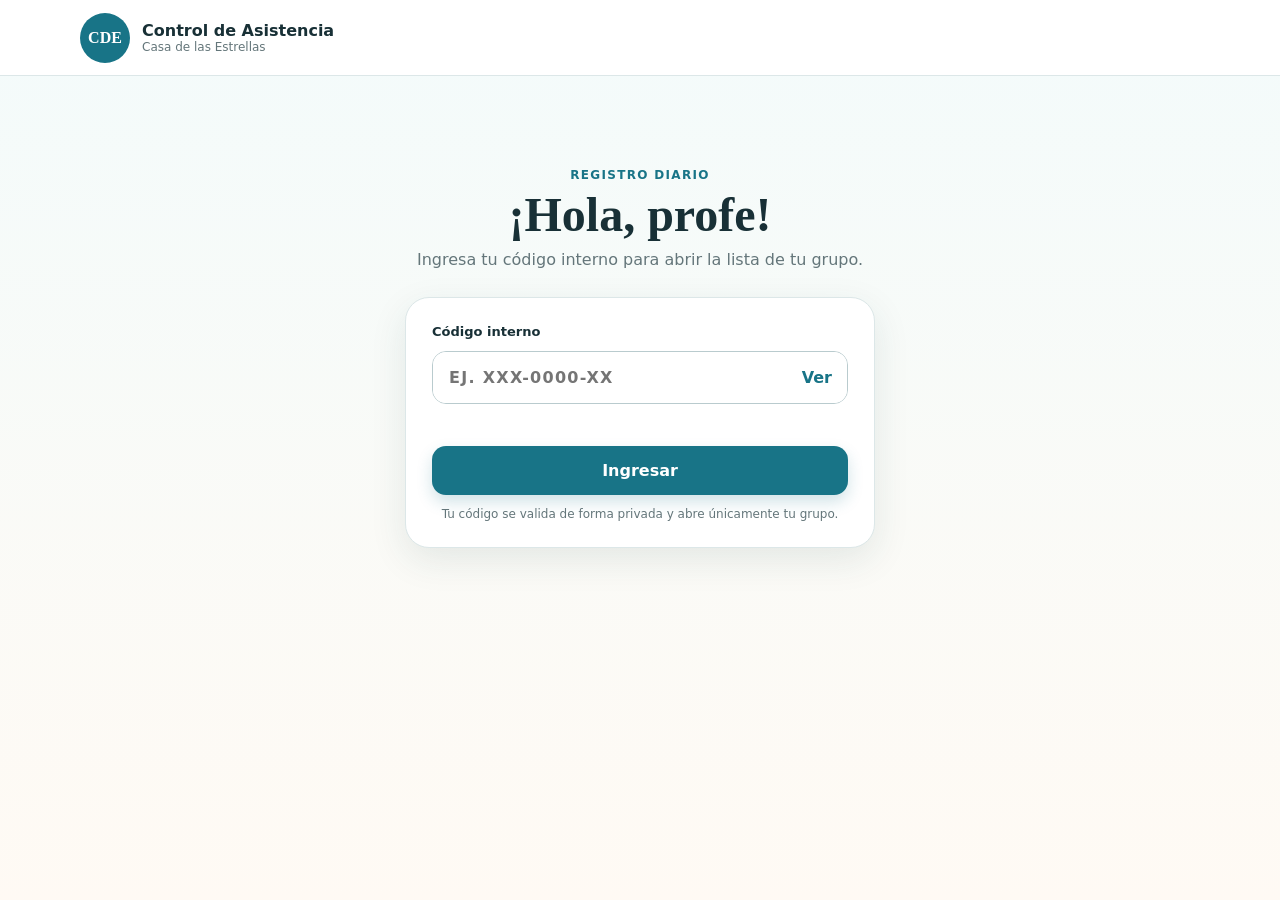
==== index.html @ 28d297b8 "Add files via upload Version 1" ====
<!doctype html>
<html lang="es">
<head>
  <meta charset="utf-8" />
  <meta name="viewport" content="width=device-width,initial-scale=1,viewport-fit=cover" />
  <meta name="theme-color" content="#187487" />
  <title>Control de Asistencia CDE</title>
  <link rel="stylesheet" href="styles.css" />
  <link rel="stylesheet" href="late.css" />
</head>
<body>
  <header class="site-header"><a class="brand" href="./"><span class="logo">CDE</span><span><b>Control de Asistencia</b><small>Casa de las Estrellas</small></span></a><button id="logout" class="text-button hidden">Cerrar sesión</button></header>
  <main>
    <section id="login-view" class="view login-view">
      <div class="welcome"><span class="eyebrow">Registro diario</span><h1>¡Hola, profe!</h1><p>Ingresa tu código interno para abrir la lista de tu grupo.</p></div>
      <form id="login-form" class="card login-card"><label for="access-code">Código interno</label><div class="code-field"><input id="access-code" type="password" autocomplete="current-password" autocapitalize="characters" placeholder="Ej. XXX-0000-XX" required /><button id="toggle-code" type="button">Ver</button></div><p id="login-error" class="error" role="alert"></p><button id="login-button" class="primary" type="submit">Ingresar</button><p class="privacy">Tu código se valida de forma privada y abre únicamente tu grupo.</p></form>
    </section>
    <section id="attendance-view" class="view hidden">
      <div class="attendance-head"><div><span class="eyebrow">Asistencia diaria</span><h1 id="group-name"></h1><p id="teacher-name"></p></div><label class="date-box">Fecha<input id="attendance-date" type="date" required /></label></div>
      <div class="academic-strip"><span id="school-year">Periodo pendiente</span><b id="block-week">Selecciona una fecha</b><span id="calendar-note"></span></div>
      <div id="code-warning" class="code-warning hidden" role="status"></div>
      <section class="progress-card"><div><b id="progress-text">0 de 0 estudiantes registrados</b><span id="progress-percent">0%</span></div><div class="progress-track"><i id="progress-bar"></i></div><div class="summary"><span class="present">Presentes <b id="present-count">0</b></span><span class="late">Tardías <b id="late-count">0</b></span><span class="absent">Ausentes <b id="absent-count">0</b></span><button id="mark-all" type="button">Marcar todos presentes</button></div></section>
      <form id="attendance-form"><div id="student-list" class="student-list"></div><div id="form-error" class="error form-error" role="alert"></div><div class="sticky-submit"><div><b id="submit-summary">Completa la lista</b><small>Revisa antes de enviar</small></div><button id="submit-attendance" class="primary" type="submit" disabled>Enviar asistencia</button></div></form>
    </section>
    <section id="success-view" class="view success-view hidden"><div class="success-icon">✓</div><span class="eyebrow">Registro completado</span><h1>Asistencia registrada correctamente.</h1><div id="success-details" class="card receipt"></div><p id="notification-status" class="notification"></p><button id="back-home" class="primary">Volver al inicio</button></section>
  </main>
  <dialog id="update-dialog"><form method="dialog"><h2>Asistencia ya registrada</h2><p>Ya existe una asistencia para este grupo en esta fecha. ¿Deseas actualizarla?</p><div><button value="cancel" class="secondary">No, conservar</button><button value="confirm" class="primary">Sí, actualizar</button></div></form></dialog>
  <script src="config.js"></script><script src="app.js"></script>
</body>
</html>
---- styles.css ----
:root{--teal:#187487;--dark:#0f5362;--ink:#183036;--muted:#64767a;--line:#dce7e8;--coral:#d96655;--green:#2f826a;--white:#fff;--shadow:0 12px 36px rgba(26,65,72,.1)}*{box-sizing:border-box}body{margin:0;background:linear-gradient(180deg,#f3fbfb,#fffaf4);color:var(--ink);font-family:Inter,ui-rounded,"Avenir Next",system-ui,sans-serif;min-height:100vh}button,input,select{font:inherit}.hidden{display:none!important}.site-header{height:76px;padding:10px max(20px,calc((100vw - 1120px)/2));display:flex;align-items:center;justify-content:space-between;background:#fffffff0;border-bottom:1px solid var(--line);position:sticky;top:0;z-index:20;backdrop-filter:blur(12px)}.brand{display:flex;align-items:center;gap:12px;color:inherit;text-decoration:none}.brand>span:last-child{display:grid}.brand small{color:var(--muted);font-size:12px}.logo{width:50px;height:50px;border-radius:50%;display:grid;place-items:center;background:var(--teal);color:#fff;font-family:Georgia,serif;font-weight:900}.text-button{border:0;background:none;color:var(--dark);font-weight:800;cursor:pointer}main{width:min(1120px,100%);margin:auto;padding:38px 24px 120px}.view{animation:enter .25s ease}.login-view{max-width:470px;margin:6vh auto;display:grid;gap:28px}.welcome{text-align:center}.eyebrow{display:block;color:var(--teal);font-weight:900;font-size:12px;letter-spacing:.11em;text-transform:uppercase;margin-bottom:8px}h1,h2,p{margin:0}.welcome h1,.attendance-head h1,.success-view h1{font-family:Georgia,serif;font-size:clamp(32px,6vw,48px);line-height:1.05}.welcome p,.attendance-head p{color:var(--muted);margin-top:10px}.card{background:#fff;border:1px solid var(--line);border-radius:24px;box-shadow:var(--shadow)}.login-card{padding:26px;display:grid;gap:12px}.login-card>label,.date-box{font-size:13px;font-weight:800}.code-field{display:flex;border:1px solid #b9cbce;border-radius:14px;overflow:hidden;background:#fff}.code-field:focus-within{outline:3px solid #18748726;border-color:var(--teal)}.code-field input{min-width:0;flex:1;border:0;padding:16px;outline:0;text-transform:uppercase;font-weight:700;letter-spacing:.08em}.code-field button{border:0;background:#fff;color:var(--teal);padding:0 15px;font-weight:800;cursor:pointer}.primary,.secondary{border:0;border-radius:14px;padding:15px 20px;font-weight:800;cursor:pointer}.primary{background:var(--teal);color:#fff;box-shadow:0 7px 16px #18748733}.primary:hover{background:var(--dark)}.primary:disabled{background:#a8babb;box-shadow:none;cursor:not-allowed}.secondary{background:#eef4f4;color:var(--ink)}.privacy{text-align:center;color:var(--muted);font-size:12px}.error{min-height:18px;color:#ac3c30;font-size:13px;font-weight:700}.attendance-head{display:flex;justify-content:space-between;align-items:end;gap:24px}.date-box{display:grid;gap:6px;color:var(--muted)}.date-box input{border:1px solid #b9cbce;border-radius:12px;padding:12px;background:white}.academic-strip{margin:22px 0;display:flex;gap:10px;align-items:center;flex-wrap:wrap;color:var(--muted);font-size:13px}.academic-strip>*{background:#ffffffbf;border:1px solid var(--line);border-radius:100px;padding:7px 11px}.academic-strip b{color:var(--dark)}.progress-card{background:#fff;padding:20px;border:1px solid var(--line);border-radius:20px;box-shadow:var(--shadow);margin-bottom:18px}.progress-card>div:first-child{display:flex;justify-content:space-between}.progress-card>div:first-child span{color:var(--teal);font-weight:800}.progress-track{height:9px;background:#edf2f2;border-radius:9px;overflow:hidden;margin:12px 0 16px}.progress-track i{display:block;width:0;height:100%;background:linear-gradient(90deg,#61b6b3,var(--teal));transition:width .2s}.summary{display:flex;gap:12px;align-items:center;flex-wrap:wrap}.summary span{padding:8px 11px;border-radius:10px;font-size:13px}.present{background:#e3f3ed;color:#216652}.absent{background:#fdeae5;color:#9f4437}.summary button{margin-left:auto;border:0;background:none;color:var(--teal);font-weight:800;cursor:pointer}.student-list{display:grid;gap:12px}.student-card{background:#fff;border:1px solid var(--line);border-radius:18px;padding:17px 18px;display:grid;grid-template-columns:minmax(220px,1fr) 280px minmax(210px,1fr);gap:16px;align-items:center}.student-card.is-absent{border-color:#e8b6ad;background:#fffdfc}.student-info b{display:block}.student-info small{color:var(--muted)}.attendance-choice{display:grid;grid-template-columns:1fr 1fr;background:#eef3f3;border-radius:12px;padding:4px;gap:4px}.attendance-choice label{cursor:pointer;text-align:center;padding:10px;border-radius:9px;font-size:13px;font-weight:800}.attendance-choice input{position:absolute;opacity:0}.attendance-choice label:has(input:checked){background:white;color:var(--dark);box-shadow:0 2px 7px #00000014}.absence-fields{display:grid;gap:7px}.absence-fields select,.absence-fields input{width:100%;border:1px solid #c7d5d7;border-radius:10px;padding:10px;background:#fff}.form-error{margin:16px 0}.sticky-submit{position:fixed;z-index:15;bottom:0;left:0;right:0;background:#fffffff2;border-top:1px solid var(--line);padding:14px max(22px,calc((100vw - 1120px)/2));display:flex;justify-content:space-between;align-items:center;gap:16px;backdrop-filter:blur(12px)}.sticky-submit div{display:grid}.sticky-submit small{color:var(--muted)}.success-view{max-width:560px;margin:5vh auto;text-align:center;display:grid;gap:17px;justify-items:center}.success-icon{width:72px;height:72px;border-radius:50%;background:#dff3eb;color:var(--green);display:grid;place-items:center;font-size:38px;font-weight:900}.receipt{padding:22px;width:100%;text-align:left;display:grid;gap:12px}.receipt-row{display:flex;justify-content:space-between;gap:20px;border-bottom:1px solid var(--line);padding-bottom:10px}.notification{color:var(--green);font-weight:700;font-size:13px}dialog{border:0;border-radius:22px;max-width:440px;padding:0;box-shadow:0 24px 80px #0004}dialog::backdrop{background:#0c242866}dialog form{padding:26px;display:grid;gap:15px}dialog p{color:var(--muted)}dialog form>div{display:flex;gap:10px;justify-content:flex-end}@keyframes enter{from{opacity:0;transform:translateY(6px)}}@media(max-width:760px){.site-header{height:66px;padding:8px 16px}.logo{width:44px;height:44px}main{padding:26px 14px 130px}.attendance-head{align-items:stretch;display:grid}.date-box input{width:100%}.student-card{grid-template-columns:1fr;padding:16px}.summary button{width:100%;margin:2px 0 0;text-align:left;padding:8px 0}.sticky-submit{padding:12px 14px}.sticky-submit div{display:none}.sticky-submit .primary{width:100%}.success-view{margin:2vh auto}.welcome h1,.attendance-head h1,.success-view h1{font-size:36px}}
---- late.css ----
.late{background:#fff1c8;color:#795c10}
.attendance-choice{grid-template-columns:repeat(3,1fr)}
.code-warning{margin:-10px 0 18px;padding:13px 15px;border:1px solid #e7c76d;border-radius:13px;background:#fff6cf;color:#735a12;font-size:13px;font-weight:700}
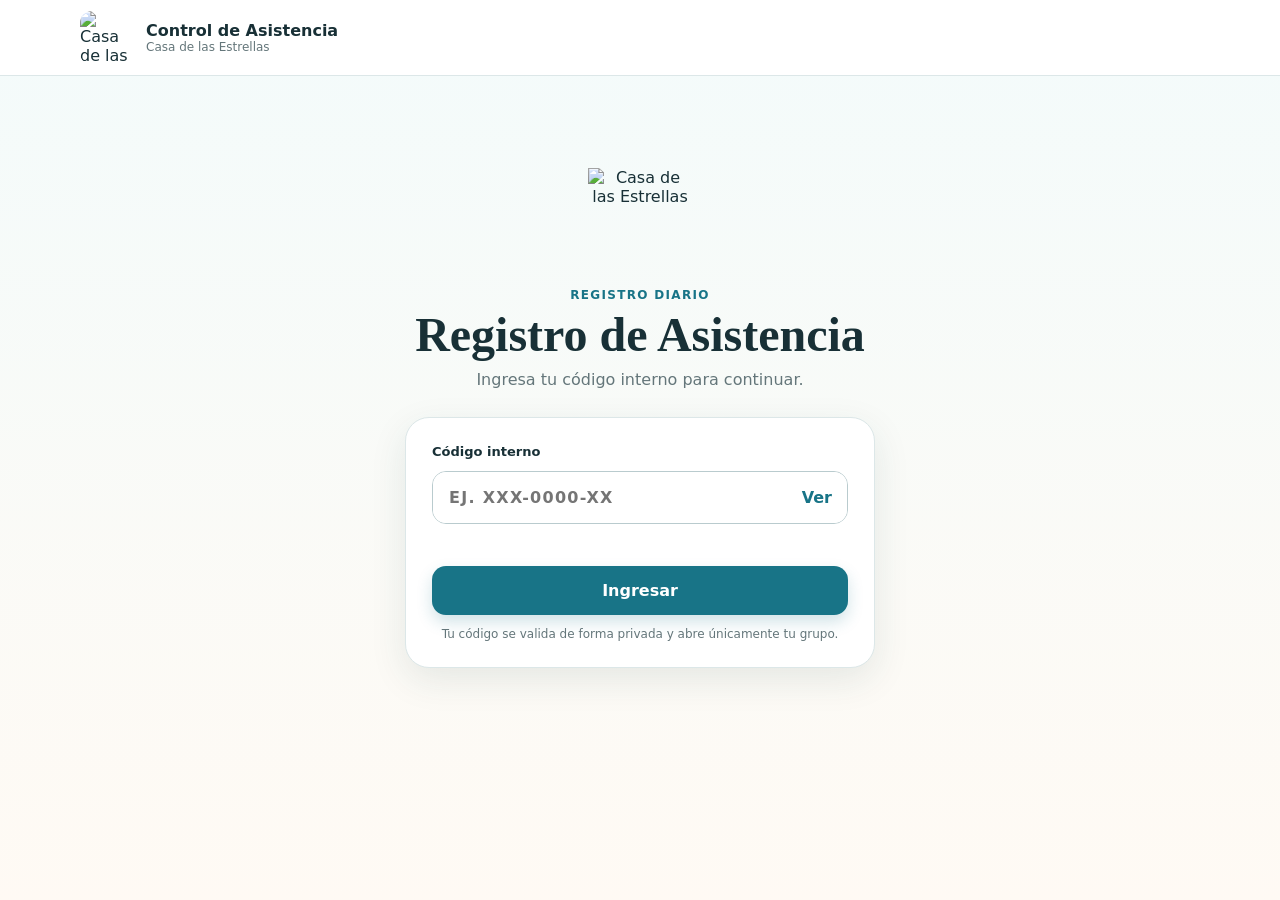
==== commit 1c8adeaf: "Add files via upload Version 2" ====
--- a/index.html
+++ b/index.html
@@ -9,18 +9,38 @@
   <link rel="stylesheet" href="late.css" />
 </head>
 <body>
-  <header class="site-header"><a class="brand" href="./"><span class="logo">CDE</span><span><b>Control de Asistencia</b><small>Casa de las Estrellas</small></span></a><button id="logout" class="text-button hidden">Cerrar sesión</button></header>
+  <header class="site-header"><a class="brand" href="./"><img class="logo" src="logo-cde.png" alt="Casa de las Estrellas" /><span><b>Control de Asistencia</b><small>Casa de las Estrellas</small></span></a><button id="logout" class="text-button hidden">Cerrar sesión</button></header>
   <main>
     <section id="login-view" class="view login-view">
-      <div class="welcome"><span class="eyebrow">Registro diario</span><h1>¡Hola, profe!</h1><p>Ingresa tu código interno para abrir la lista de tu grupo.</p></div>
+      <div class="welcome"><img class="welcome-logo" src="logo-cde.png" alt="Casa de las Estrellas" /><span class="eyebrow">Registro diario</span><h1>Registro de Asistencia</h1><p>Ingresa tu código interno para continuar.</p></div>
       <form id="login-form" class="card login-card"><label for="access-code">Código interno</label><div class="code-field"><input id="access-code" type="password" autocomplete="current-password" autocapitalize="characters" placeholder="Ej. XXX-0000-XX" required /><button id="toggle-code" type="button">Ver</button></div><p id="login-error" class="error" role="alert"></p><button id="login-button" class="primary" type="submit">Ingresar</button><p class="privacy">Tu código se valida de forma privada y abre únicamente tu grupo.</p></form>
     </section>
     <section id="attendance-view" class="view hidden">
       <div class="attendance-head"><div><span class="eyebrow">Asistencia diaria</span><h1 id="group-name"></h1><p id="teacher-name"></p></div><label class="date-box">Fecha<input id="attendance-date" type="date" required /></label></div>
+      <section id="admin-tools" class="admin-tools hidden">
+        <label>Grado para registrar<select id="group-select"></select></label>
+        <details>
+          <summary>Marcar presentes desde foto/lista</summary>
+          <p>Pega aquí el texto copiado de la foto de la lista. La app marcará presentes los nombres que encuentre.</p>
+          <textarea id="photo-list-text" rows="5" placeholder="Pega aquí nombres o lista tomada de la foto"></textarea>
+          <button id="apply-photo-list" class="secondary" type="button">Marcar presentes encontrados</button>
+          <small id="photo-list-result"></small>
+        </details>
+      </section>
       <div class="academic-strip"><span id="school-year">Periodo pendiente</span><b id="block-week">Selecciona una fecha</b><span id="calendar-note"></span></div>
       <div id="code-warning" class="code-warning hidden" role="status"></div>
       <section class="progress-card"><div><b id="progress-text">0 de 0 estudiantes registrados</b><span id="progress-percent">0%</span></div><div class="progress-track"><i id="progress-bar"></i></div><div class="summary"><span class="present">Presentes <b id="present-count">0</b></span><span class="late">Tardías <b id="late-count">0</b></span><span class="absent">Ausentes <b id="absent-count">0</b></span><button id="mark-all" type="button">Marcar todos presentes</button></div></section>
       <form id="attendance-form"><div id="student-list" class="student-list"></div><div id="form-error" class="error form-error" role="alert"></div><div class="sticky-submit"><div><b id="submit-summary">Completa la lista</b><small>Revisa antes de enviar</small></div><button id="submit-attendance" class="primary" type="submit" disabled>Enviar asistencia</button></div></form>
+    </section>
+    <section id="kitchen-view" class="view hidden">
+      <div class="attendance-head"><div><span class="eyebrow">Resumen para cocina</span><h1>Cocina CDE</h1><p id="kitchen-user-name"></p></div><label class="date-box">Fecha<input id="kitchen-date" type="date" required /></label></div>
+      <section class="admin-tools">
+        <label>Grado<select id="kitchen-group-select"></select></label>
+        <button id="load-kitchen-summary" class="primary" type="button">Ver resumen</button>
+        <p>Este acceso es solo lectura. Muestra totales para comida y alergias según la asistencia ya registrada.</p>
+      </section>
+      <div id="kitchen-error" class="error form-error" role="alert"></div>
+      <section id="kitchen-summary" class="card receipt"></section>
     </section>
     <section id="success-view" class="view success-view hidden"><div class="success-icon">✓</div><span class="eyebrow">Registro completado</span><h1>Asistencia registrada correctamente.</h1><div id="success-details" class="card receipt"></div><p id="notification-status" class="notification"></p><button id="back-home" class="primary">Volver al inicio</button></section>
   </main>
--- a/styles.css
+++ b/styles.css
@@ -1 +1 @@
-:root{--teal:#187487;--dark:#0f5362;--ink:#183036;--muted:#64767a;--line:#dce7e8;--coral:#d96655;--green:#2f826a;--white:#fff;--shadow:0 12px 36px rgba(26,65,72,.1)}*{box-sizing:border-box}body{margin:0;background:linear-gradient(180deg,#f3fbfb,#fffaf4);color:var(--ink);font-family:Inter,ui-rounded,"Avenir Next",system-ui,sans-serif;min-height:100vh}button,input,select{font:inherit}.hidden{display:none!important}.site-header{height:76px;padding:10px max(20px,calc((100vw - 1120px)/2));display:flex;align-items:center;justify-content:space-between;background:#fffffff0;border-bottom:1px solid var(--line);position:sticky;top:0;z-index:20;backdrop-filter:blur(12px)}.brand{display:flex;align-items:center;gap:12px;color:inherit;text-decoration:none}.brand>span:last-child{display:grid}.brand small{color:var(--muted);font-size:12px}.logo{width:50px;height:50px;border-radius:50%;display:grid;place-items:center;background:var(--teal);color:#fff;font-family:Georgia,serif;font-weight:900}.text-button{border:0;background:none;color:var(--dark);font-weight:800;cursor:pointer}main{width:min(1120px,100%);margin:auto;padding:38px 24px 120px}.view{animation:enter .25s ease}.login-view{max-width:470px;margin:6vh auto;display:grid;gap:28px}.welcome{text-align:center}.eyebrow{display:block;color:var(--teal);font-weight:900;font-size:12px;letter-spacing:.11em;text-transform:uppercase;margin-bottom:8px}h1,h2,p{margin:0}.welcome h1,.attendance-head h1,.success-view h1{font-family:Georgia,serif;font-size:clamp(32px,6vw,48px);line-height:1.05}.welcome p,.attendance-head p{color:var(--muted);margin-top:10px}.card{background:#fff;border:1px solid var(--line);border-radius:24px;box-shadow:var(--shadow)}.login-card{padding:26px;display:grid;gap:12px}.login-card>label,.date-box{font-size:13px;font-weight:800}.code-field{display:flex;border:1px solid #b9cbce;border-radius:14px;overflow:hidden;background:#fff}.code-field:focus-within{outline:3px solid #18748726;border-color:var(--teal)}.code-field input{min-width:0;flex:1;border:0;padding:16px;outline:0;text-transform:uppercase;font-weight:700;letter-spacing:.08em}.code-field button{border:0;background:#fff;color:var(--teal);padding:0 15px;font-weight:800;cursor:pointer}.primary,.secondary{border:0;border-radius:14px;padding:15px 20px;font-weight:800;cursor:pointer}.primary{background:var(--teal);color:#fff;box-shadow:0 7px 16px #18748733}.primary:hover{background:var(--dark)}.primary:disabled{background:#a8babb;box-shadow:none;cursor:not-allowed}.secondary{background:#eef4f4;color:var(--ink)}.privacy{text-align:center;color:var(--muted);font-size:12px}.error{min-height:18px;color:#ac3c30;font-size:13px;font-weight:700}.attendance-head{display:flex;justify-content:space-between;align-items:end;gap:24px}.date-box{display:grid;gap:6px;color:var(--muted)}.date-box input{border:1px solid #b9cbce;border-radius:12px;padding:12px;background:white}.academic-strip{margin:22px 0;display:flex;gap:10px;align-items:center;flex-wrap:wrap;color:var(--muted);font-size:13px}.academic-strip>*{background:#ffffffbf;border:1px solid var(--line);border-radius:100px;padding:7px 11px}.academic-strip b{color:var(--dark)}.progress-card{background:#fff;padding:20px;border:1px solid var(--line);border-radius:20px;box-shadow:var(--shadow);margin-bottom:18px}.progress-card>div:first-child{display:flex;justify-content:space-between}.progress-card>div:first-child span{color:var(--teal);font-weight:800}.progress-track{height:9px;background:#edf2f2;border-radius:9px;overflow:hidden;margin:12px 0 16px}.progress-track i{display:block;width:0;height:100%;background:linear-gradient(90deg,#61b6b3,var(--teal));transition:width .2s}.summary{display:flex;gap:12px;align-items:center;flex-wrap:wrap}.summary span{padding:8px 11px;border-radius:10px;font-size:13px}.present{background:#e3f3ed;color:#216652}.absent{background:#fdeae5;color:#9f4437}.summary button{margin-left:auto;border:0;background:none;color:var(--teal);font-weight:800;cursor:pointer}.student-list{display:grid;gap:12px}.student-card{background:#fff;border:1px solid var(--line);border-radius:18px;padding:17px 18px;display:grid;grid-template-columns:minmax(220px,1fr) 280px minmax(210px,1fr);gap:16px;align-items:center}.student-card.is-absent{border-color:#e8b6ad;background:#fffdfc}.student-info b{display:block}.student-info small{color:var(--muted)}.attendance-choice{display:grid;grid-template-columns:1fr 1fr;background:#eef3f3;border-radius:12px;padding:4px;gap:4px}.attendance-choice label{cursor:pointer;text-align:center;padding:10px;border-radius:9px;font-size:13px;font-weight:800}.attendance-choice input{position:absolute;opacity:0}.attendance-choice label:has(input:checked){background:white;color:var(--dark);box-shadow:0 2px 7px #00000014}.absence-fields{display:grid;gap:7px}.absence-fields select,.absence-fields input{width:100%;border:1px solid #c7d5d7;border-radius:10px;padding:10px;background:#fff}.form-error{margin:16px 0}.sticky-submit{position:fixed;z-index:15;bottom:0;left:0;right:0;background:#fffffff2;border-top:1px solid var(--line);padding:14px max(22px,calc((100vw - 1120px)/2));display:flex;justify-content:space-between;align-items:center;gap:16px;backdrop-filter:blur(12px)}.sticky-submit div{display:grid}.sticky-submit small{color:var(--muted)}.success-view{max-width:560px;margin:5vh auto;text-align:center;display:grid;gap:17px;justify-items:center}.success-icon{width:72px;height:72px;border-radius:50%;background:#dff3eb;color:var(--green);display:grid;place-items:center;font-size:38px;font-weight:900}.receipt{padding:22px;width:100%;text-align:left;display:grid;gap:12px}.receipt-row{display:flex;justify-content:space-between;gap:20px;border-bottom:1px solid var(--line);padding-bottom:10px}.notification{color:var(--green);font-weight:700;font-size:13px}dialog{border:0;border-radius:22px;max-width:440px;padding:0;box-shadow:0 24px 80px #0004}dialog::backdrop{background:#0c242866}dialog form{padding:26px;display:grid;gap:15px}dialog p{color:var(--muted)}dialog form>div{display:flex;gap:10px;justify-content:flex-end}@keyframes enter{from{opacity:0;transform:translateY(6px)}}@media(max-width:760px){.site-header{height:66px;padding:8px 16px}.logo{width:44px;height:44px}main{padding:26px 14px 130px}.attendance-head{align-items:stretch;display:grid}.date-box input{width:100%}.student-card{grid-template-columns:1fr;padding:16px}.summary button{width:100%;margin:2px 0 0;text-align:left;padding:8px 0}.sticky-submit{padding:12px 14px}.sticky-submit div{display:none}.sticky-submit .primary{width:100%}.success-view{margin:2vh auto}.welcome h1,.attendance-head h1,.success-view h1{font-size:36px}}
+:root{--teal:#187487;--dark:#0f5362;--ink:#183036;--muted:#64767a;--line:#dce7e8;--coral:#d96655;--green:#2f826a;--white:#fff;--shadow:0 12px 36px rgba(26,65,72,.1)}*{box-sizing:border-box}body{margin:0;background:linear-gradient(180deg,#f3fbfb,#fffaf4);color:var(--ink);font-family:Inter,ui-rounded,"Avenir Next",system-ui,sans-serif;min-height:100vh}button,input,select{font:inherit}.hidden{display:none!important}.site-header{height:76px;padding:10px max(20px,calc((100vw - 1120px)/2));display:flex;align-items:center;justify-content:space-between;background:#fffffff0;border-bottom:1px solid var(--line);position:sticky;top:0;z-index:20;backdrop-filter:blur(12px)}.brand{display:flex;align-items:center;gap:12px;color:inherit;text-decoration:none}.brand>span:last-child{display:grid}.brand small{color:var(--muted);font-size:12px}.logo{width:54px;height:54px;object-fit:contain;border-radius:12px;background:#fff}.text-button{border:0;background:none;color:var(--dark);font-weight:800;cursor:pointer}main{width:min(1120px,100%);margin:auto;padding:38px 24px 120px}.view{animation:enter .25s ease}.login-view{max-width:470px;margin:6vh auto;display:grid;gap:28px}.welcome{text-align:center}.welcome-logo{width:104px;height:104px;object-fit:contain;margin:0 auto 16px;display:block}.eyebrow{display:block;color:var(--teal);font-weight:900;font-size:12px;letter-spacing:.11em;text-transform:uppercase;margin-bottom:8px}h1,h2,p{margin:0}.welcome h1,.attendance-head h1,.success-view h1{font-family:Georgia,serif;font-size:clamp(32px,6vw,48px);line-height:1.05}.welcome p,.attendance-head p{color:var(--muted);margin-top:10px}.card{background:#fff;border:1px solid var(--line);border-radius:24px;box-shadow:var(--shadow)}.login-card{padding:26px;display:grid;gap:12px}.login-card>label,.date-box{font-size:13px;font-weight:800}.code-field{display:flex;border:1px solid #b9cbce;border-radius:14px;overflow:hidden;background:#fff}.code-field:focus-within{outline:3px solid #18748726;border-color:var(--teal)}.code-field input{min-width:0;flex:1;border:0;padding:16px;outline:0;text-transform:uppercase;font-weight:700;letter-spacing:.08em}.code-field button{border:0;background:#fff;color:var(--teal);padding:0 15px;font-weight:800;cursor:pointer}.primary,.secondary{border:0;border-radius:14px;padding:15px 20px;font-weight:800;cursor:pointer}.primary{background:var(--teal);color:#fff;box-shadow:0 7px 16px #18748733}.primary:hover{background:var(--dark)}.primary:disabled{background:#a8babb;box-shadow:none;cursor:not-allowed}.secondary{background:#eef4f4;color:var(--ink)}.privacy{text-align:center;color:var(--muted);font-size:12px}.error{min-height:18px;color:#ac3c30;font-size:13px;font-weight:700}.attendance-head{display:flex;justify-content:space-between;align-items:end;gap:24px}.date-box{display:grid;gap:6px;color:var(--muted)}.date-box input{border:1px solid #b9cbce;border-radius:12px;padding:12px;background:white}.academic-strip{margin:22px 0;display:flex;gap:10px;align-items:center;flex-wrap:wrap;color:var(--muted);font-size:13px}.academic-strip>*{background:#ffffffbf;border:1px solid var(--line);border-radius:100px;padding:7px 11px}.academic-strip b{color:var(--dark)}.progress-card{background:#fff;padding:20px;border:1px solid var(--line);border-radius:20px;box-shadow:var(--shadow);margin-bottom:18px}.progress-card>div:first-child{display:flex;justify-content:space-between}.progress-card>div:first-child span{color:var(--teal);font-weight:800}.progress-track{height:9px;background:#edf2f2;border-radius:9px;overflow:hidden;margin:12px 0 16px}.progress-track i{display:block;width:0;height:100%;background:linear-gradient(90deg,#61b6b3,var(--teal));transition:width .2s}.summary{display:flex;gap:12px;align-items:center;flex-wrap:wrap}.summary span{padding:8px 11px;border-radius:10px;font-size:13px}.present{background:#e3f3ed;color:#216652}.absent{background:#fdeae5;color:#9f4437}.summary button{margin-left:auto;border:0;background:none;color:var(--teal);font-weight:800;cursor:pointer}.student-list{display:grid;gap:12px}.student-card{background:#fff;border:1px solid var(--line);border-radius:18px;padding:17px 18px;display:grid;grid-template-columns:minmax(220px,1fr) 280px minmax(210px,1fr);gap:16px;align-items:center}.student-card.is-absent{border-color:#e8b6ad;background:#fffdfc}.student-info b{display:block}.student-info small{color:var(--muted)}.attendance-choice{display:grid;grid-template-columns:1fr 1fr;background:#eef3f3;border-radius:12px;padding:4px;gap:4px}.attendance-choice label{cursor:pointer;text-align:center;padding:10px;border-radius:9px;font-size:13px;font-weight:800}.attendance-choice input{position:absolute;opacity:0}.attendance-choice label:has(input:checked){background:white;color:var(--dark);box-shadow:0 2px 7px #00000014}.absence-fields{display:grid;gap:7px}.absence-fields select,.absence-fields input{width:100%;border:1px solid #c7d5d7;border-radius:10px;padding:10px;background:#fff}.form-error{margin:16px 0}.sticky-submit{position:fixed;z-index:15;bottom:0;left:0;right:0;background:#fffffff2;border-top:1px solid var(--line);padding:14px max(22px,calc((100vw - 1120px)/2));display:flex;justify-content:space-between;align-items:center;gap:16px;backdrop-filter:blur(12px)}.sticky-submit div{display:grid}.sticky-submit small{color:var(--muted)}.success-view{max-width:560px;margin:5vh auto;text-align:center;display:grid;gap:17px;justify-items:center}.success-icon{width:72px;height:72px;border-radius:50%;background:#dff3eb;color:var(--green);display:grid;place-items:center;font-size:38px;font-weight:900}.receipt{padding:22px;width:100%;text-align:left;display:grid;gap:12px}.receipt-row{display:flex;justify-content:space-between;gap:20px;border-bottom:1px solid var(--line);padding-bottom:10px}.notification{color:var(--green);font-weight:700;font-size:13px}dialog{border:0;border-radius:22px;max-width:440px;padding:0;box-shadow:0 24px 80px #0004}dialog::backdrop{background:#0c242866}dialog form{padding:26px;display:grid;gap:15px}dialog p{color:var(--muted)}dialog form>div{display:flex;gap:10px;justify-content:flex-end}@keyframes enter{from{opacity:0;transform:translateY(6px)}}@media(max-width:760px){.site-header{height:66px;padding:8px 16px}.logo{width:48px;height:48px}main{padding:26px 14px 130px}.attendance-head{align-items:stretch;display:grid}.date-box input{width:100%}.student-card{grid-template-columns:1fr;padding:16px}.summary button{width:100%;margin:2px 0 0;text-align:left;padding:8px 0}.sticky-submit{padding:12px 14px}.sticky-submit div{display:none}.sticky-submit .primary{width:100%}.success-view{margin:2vh auto}.welcome h1,.attendance-head h1,.success-view h1{font-size:36px}}
--- a/late.css
+++ b/late.css
@@ -1,3 +1,9 @@
 .late{background:#fff1c8;color:#795c10}
 .attendance-choice{grid-template-columns:repeat(3,1fr)}
 .code-warning{margin:-10px 0 18px;padding:13px 15px;border:1px solid #e7c76d;border-radius:13px;background:#fff6cf;color:#735a12;font-size:13px;font-weight:700}
+.admin-tools{margin:18px 0;padding:16px;border:1px solid #dce7e8;border-radius:18px;background:#fff;box-shadow:0 12px 36px rgba(26,65,72,.08);display:grid;gap:14px}
+.admin-tools label{display:grid;gap:6px;font-size:13px;font-weight:800;color:#64767a}
+.admin-tools select,.admin-tools textarea{width:100%;border:1px solid #b9cbce;border-radius:12px;padding:12px;background:#fff;color:#183036}
+.admin-tools summary{cursor:pointer;font-weight:900;color:#187487}
+.admin-tools p,.admin-tools small{display:block;margin:8px 0;color:#64767a;font-size:13px}
+.admin-tools textarea{resize:vertical;margin:8px 0}
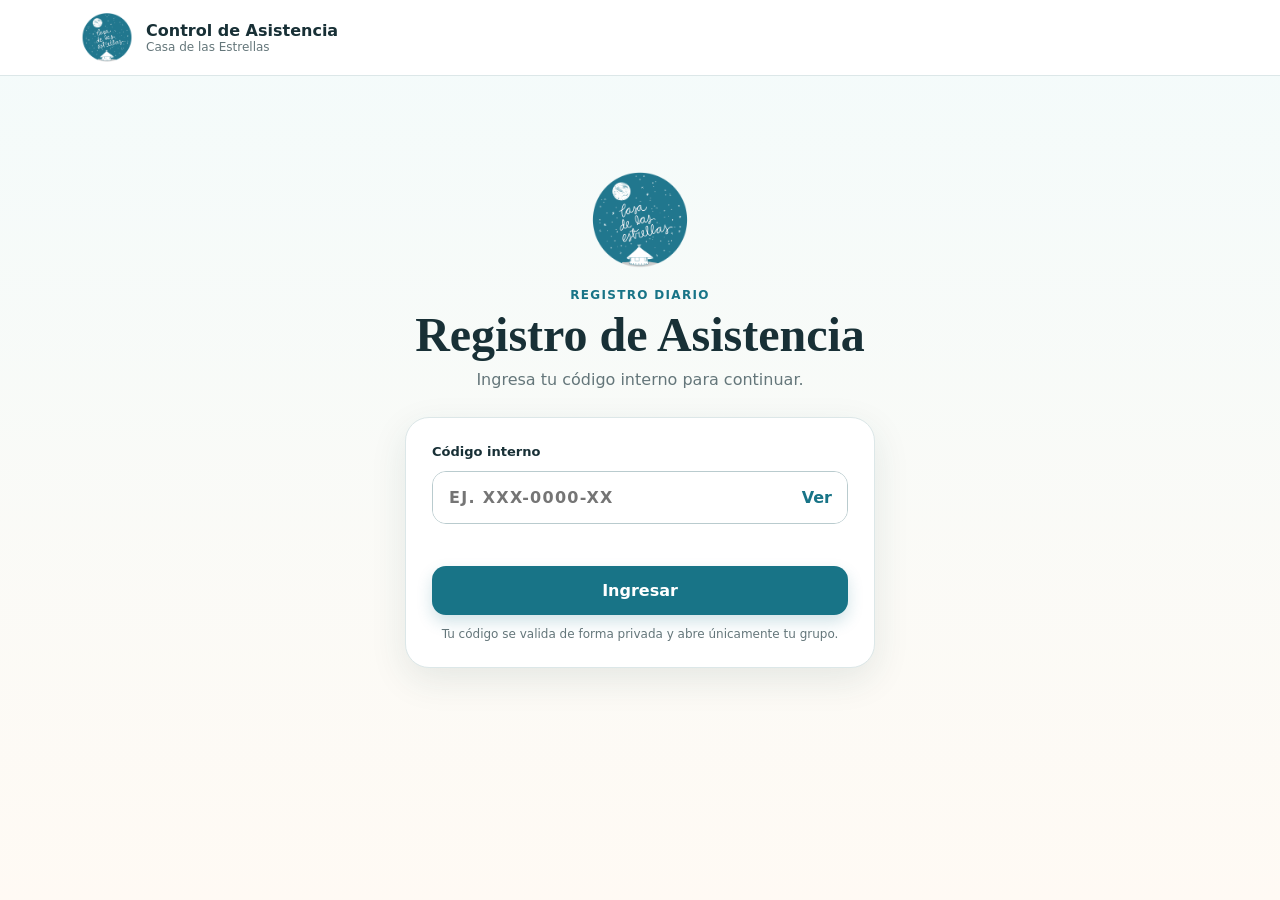
==== commit 5c821132: "Add files via upload Version3" ====
--- a/index.html
+++ b/index.html
@@ -19,6 +19,8 @@
       <div class="attendance-head"><div><span class="eyebrow">Asistencia diaria</span><h1 id="group-name"></h1><p id="teacher-name"></p></div><label class="date-box">Fecha<input id="attendance-date" type="date" required /></label></div>
       <section id="admin-tools" class="admin-tools hidden">
         <label>Grado para registrar<select id="group-select"></select></label>
+        <label>Foto de la asistencia<input id="attendance-photo" type="file" accept="image/*" /></label>
+        <small id="attendance-photo-status">Opcional: sube una foto como respaldo del registro.</small>
         <details>
           <summary>Marcar presentes desde foto/lista</summary>
           <p>Pega aquí el texto copiado de la foto de la lista. La app marcará presentes los nombres que encuentre.</p>
